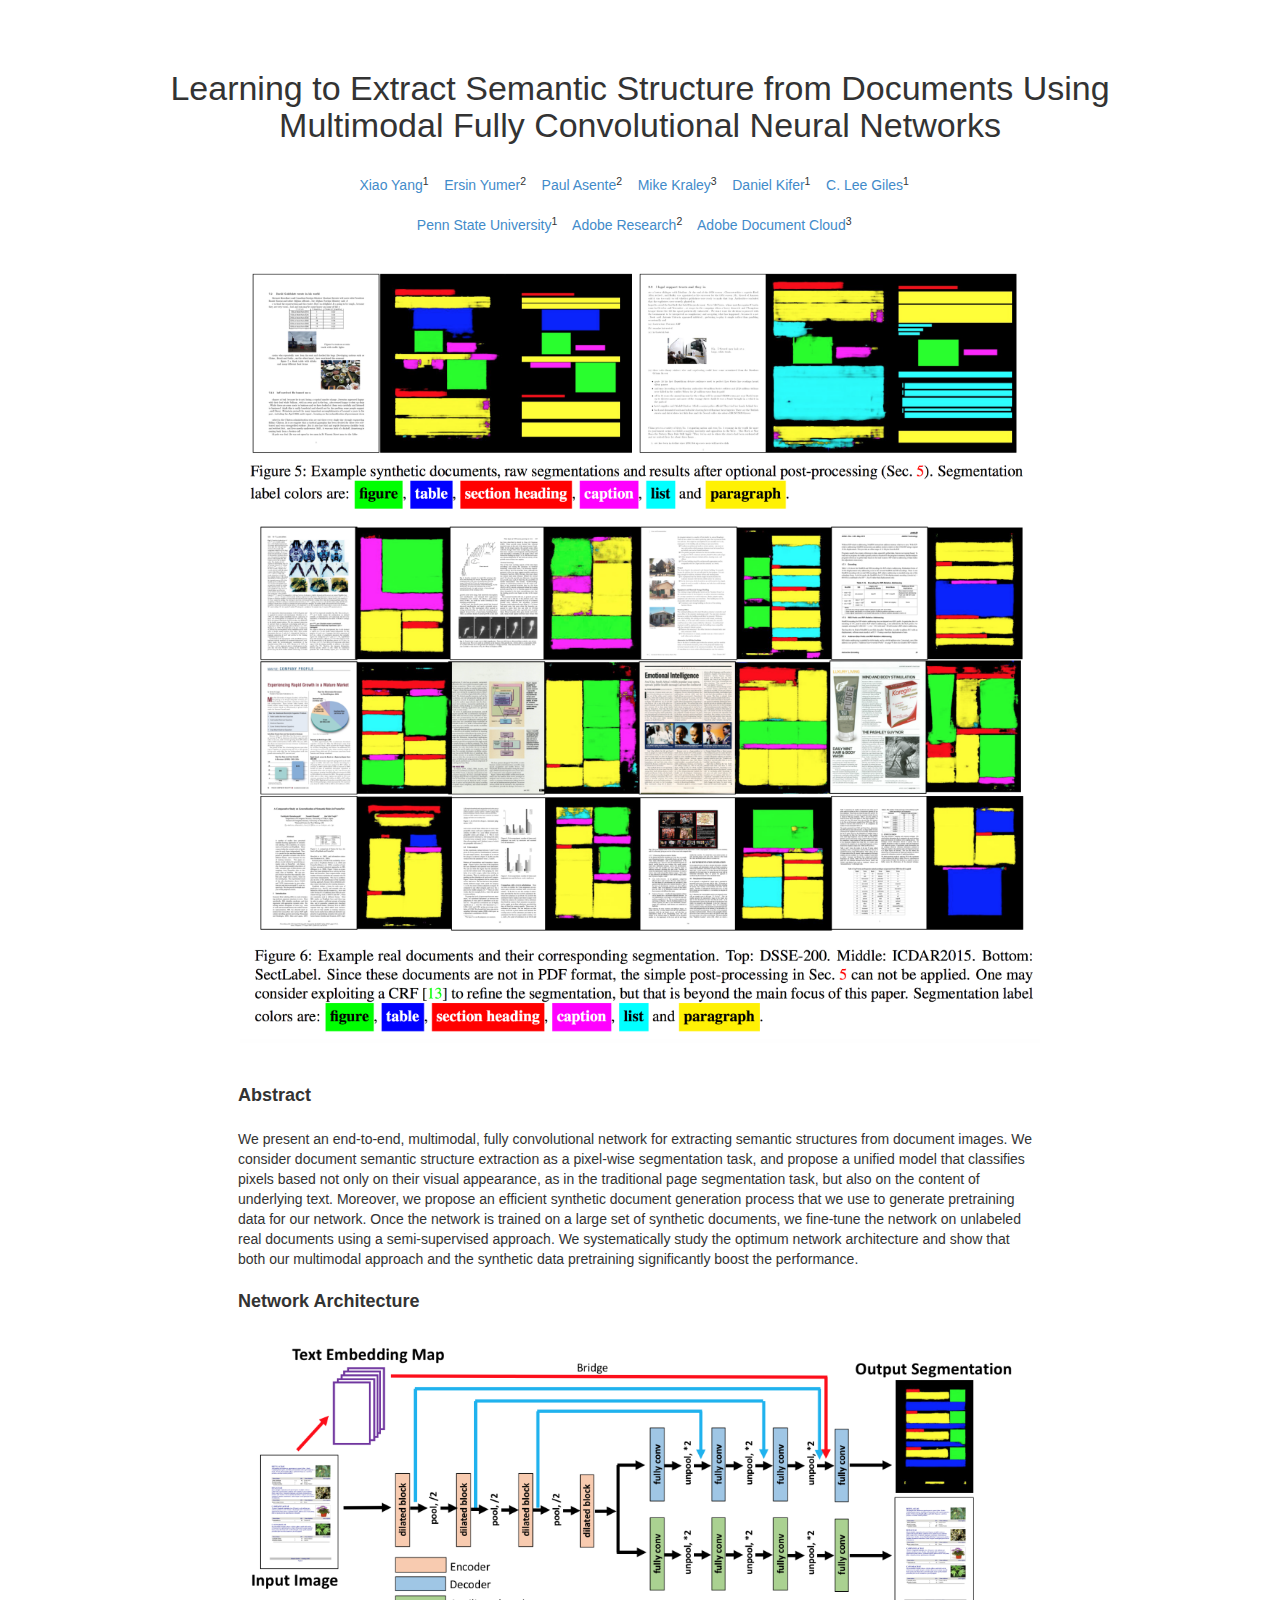
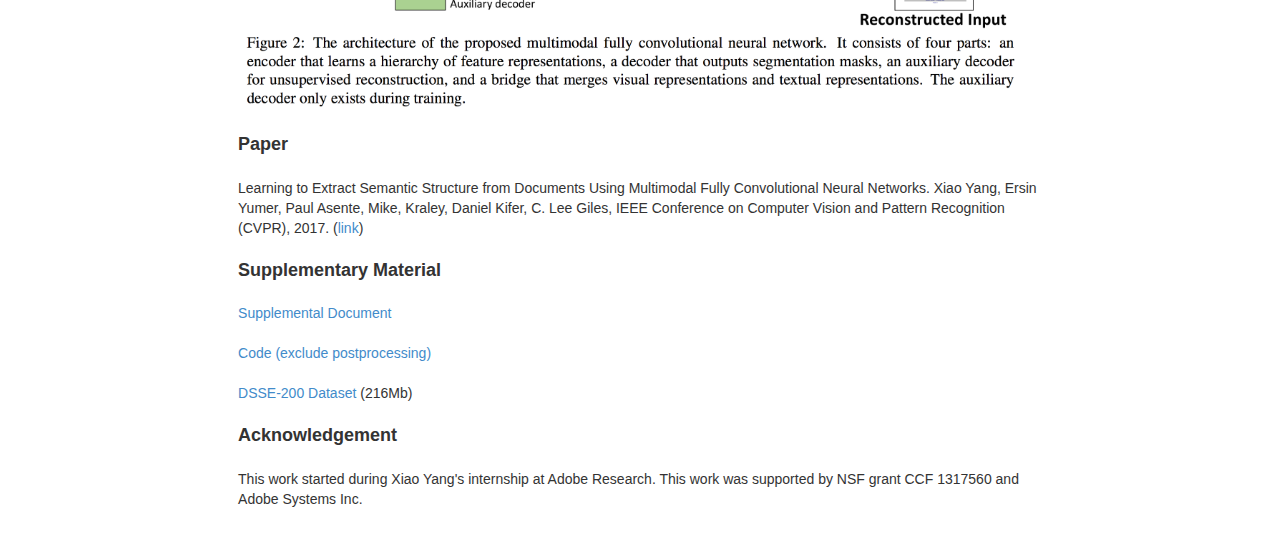
==== projects/cvpr2017_doc.html @ 0099ec09 "first commit" ====
<!DOCTYPE html PUBLIC "-//W3C//DTD XHTML 1.0 Transitional//EN" "http://www.w3.org/TR/xhtml1/DTD/xhtml1-transitional.dtd">
<!-- saved from url=(0069)http://www3.cs.stonybrook.edu/~cvl/content/neuralface/neuralface.html -->
<html xmlns="http://www.w3.org/1999/xhtml" xml:lang="en" lang="en"><head><meta http-equiv="Content-Type" content="text/html; charset=UTF-8">
    
    <title>Learning to Extract Semantic Structure from Documents Using Multimodal Fully Convolutional Neural Networks</title>
	<meta name="description" content="Project Page for Extracting semantic Structure from Documents">
    <meta name="author" content="Xiao Yang">
	<meta http-equiv="X-UA-Compatible" content="IE=edge">
	<link href="cvpr2017_doc/bootstrap.min.css" type="text/css" rel="stylesheet">
	<link href="cvpr2017_doc/custom.css" type="text/css" rel="stylesheet">
</head>

<body>

<center><br class="auto-style2">
<table width="1000" style="height: 78px">
	<tbody><tr>
		<td class="auto-style2">&nbsp;</td>
	</tr>
	<tr>
		<td align="center" class="title" colspan="99">
		<h1 class="auto-style4">Learning to Extract Semantic Structure from Documents Using Multimodal Fully Convolutional Neural Networks</h1>
		</td>
	</tr>
</tbody></table>
<br><div class="author">
		<a href="http://personal.psu.edu/xuy111/">Xiao Yang</a><sup>1</sup>&nbsp;&nbsp;&nbsp;
		<a href="http://www.meyumer.com/">Ersin Yumer</a><sup>2</sup>&nbsp;&nbsp;&nbsp;
		<a href="https://research.adobe.com/person/paul-asente/">Paul Asente</a><sup>2</sup>&nbsp;&nbsp;&nbsp;
		<a href="https://www.linkedin.com/in/mike-kraley-57925">Mike Kraley</a><sup>3</sup>&nbsp;&nbsp;&nbsp;
		<a href="http://www.cse.psu.edu/~duk17/">Daniel Kifer</a><sup>1</sup>&nbsp;&nbsp;&nbsp;
		<a href="https://clgiles.ist.psu.edu/">C. Lee Giles</a><sup>1</sup>&nbsp;&nbsp;&nbsp;
		</div><br><div class="institute">
		<a href="http://www.psu.edu/">Penn State University</a><sup>1</sup>&nbsp;&nbsp;&nbsp;
		<a href="https://research.adobe.com/">Adobe Research</a><sup>2</sup>&nbsp;&nbsp;&nbsp;
		<a href="https://acrobat.adobe.com/us/en/">Adobe Document Cloud</a><sup>3</sup>&nbsp;&nbsp;&nbsp;
		</div><br><table>
	<tbody><tr>
		
	</tr>
	<tr>
		
	</tr>
</tbody></table>
<table width="800">
	<tbody><tr>
		<td align="center" style="width: 812px"><span class="auto-style3">
		<img src="cvpr2017_doc/examples_synthetic.png" width="800"><br>
		<img src="cvpr2017_doc/examples_real.png" width="800"><br>
		</span></td></tr>
	</tbody>
</table>
<br><table width="800">
	<tbody>
		<tr>
		<td style="width: 812px"><div class="auto-style3">Abstract</div>
		<br>
		<div>We present an end-to-end, multimodal, fully convolutional network for extracting semantic structures from document images. We consider document semantic structure extraction as a pixel-wise segmentation task, and propose a unified model that classifies pixels based not only on their visual appearance, as in the traditional page segmentation task, but also on the content of underlying text. Moreover, we propose an efficient synthetic document generation process that  we use to generate pretraining data for our network. Once the network is trained on a large set of synthetic documents, we fine-tune the network on unlabeled real documents using a semi-supervised approach. We systematically study the optimum network architecture and show that both our multimodal approach and the synthetic data pretraining significantly boost the performance.</div><br>
		</td></tr>
		<tr>
		<td style="width: 812px"><div class="auto-style3">Network Architecture</div>
		<br>
		<div><img src="cvpr2017_doc/architecture.png" width="800"></div><br>
		</td></tr>
		<tr>
		<td style="width: 812px"><div class="auto-style3">Paper</div>
		<br>
        <div>Learning to Extract Semantic Structure from Documents Using Multimodal Fully Convolutional Neural Networks. Xiao Yang, Ersin Yumer, Paul Asente, Mike, Kraley, Daniel Kifer, C. Lee Giles, IEEE Conference on Computer Vision and Pattern Recognition (CVPR), 2017. (<a href="https://arxiv.org/abs/1706.02337">link</a>)</div><br>
		</td></tr>
		<tr>
        <br>
		<td style="width: 812px"><div class="auto-style3">Supplementary Material</div><br>
		<div><a href="cvpr2017_doc/supplementary.pdf">Supplemental Document</a></div><br>
		<div><a href="cvpr2017_doc/deconv.tar">Code (exclude postprocessing)</a></div><br>
		<div><a href="cvpr2017_doc/DSSE-200-release.zip">DSSE-200 Dataset</a> (216Mb)</div><br>
		</td></tr>
		<tr>
		<td style="width: 812px"><div class="auto-style3">Acknowledgement</div><br>
		<div>This work started during Xiao Yang's internship at Adobe Research. This work was supported by NSF grant CCF 1317560 and Adobe Systems Inc. </div><br>
		<br>
		</td>
		<td class="auto-style2">&nbsp;</td>
	    </tr>
</tbody></table>

</center>



</body></html>
---- projects/cvpr2017_doc/custom.css ----
body {
	min-height: 2000px;
	padding-top: 10px;
	padding-bottom: 0px;
}

.anchor {
	padding-top: 70px;
	margin-top: -70px;
}

.section-anchor {
	padding-top: 20px;
	margin-top: -20px;
}

.list-group-item:first-child {
	margin-top: -10px;
	padding-top: 0px;
}

.list-group-item:last-child {
	margin-bottom: -20px;
	padding-bottom: 0px;
}

.list-special .list-group-item {
	border-top-right-radius: 0px;
	border-top-left-radius: 0px;
	border: 0 none;
	margin-left: -13px;
}
	
h1{
  font-size: 34px;
}
div.auto-style1 {
	font-weight: normal;
}
div.auto-style2 {
	font-family: Calibri, Segoe UI, Arial, Helvetica, sans-serif;
}
div.auto-style3 {
	font-family: Segoe UI, Arial, Helvetica, Calibri, sans-serif;
	font-weight: bold;
	font-size: large;
}
div.auto-style4 {
	font-family: Segoe UI, Arial, Helvetica, sans-serif;
	font-size: x-large;
}
div.auto-style5 {
	font-family: Calibri, Segoe UI, Arial, Helvetica, sans-serif;
	font-weight: normal;
	font-size: large;
}
div.publication {
	margin-bottom: 1em;
	overflow: hidden;
}
div.publication .title {
	font-weight: normal;
}
div.publication .self {
	font-weight: normal;
	font-style: italic;
}
div.publication .cite {
	font-weight: normal;
}
div.publication .thumb {
	float: left;
	width: 200px;
	min-height: 170px;
	height: 200%;
	margin-right: 1em;
}
div.publication .thumb img {
	max-width: 200px;
}
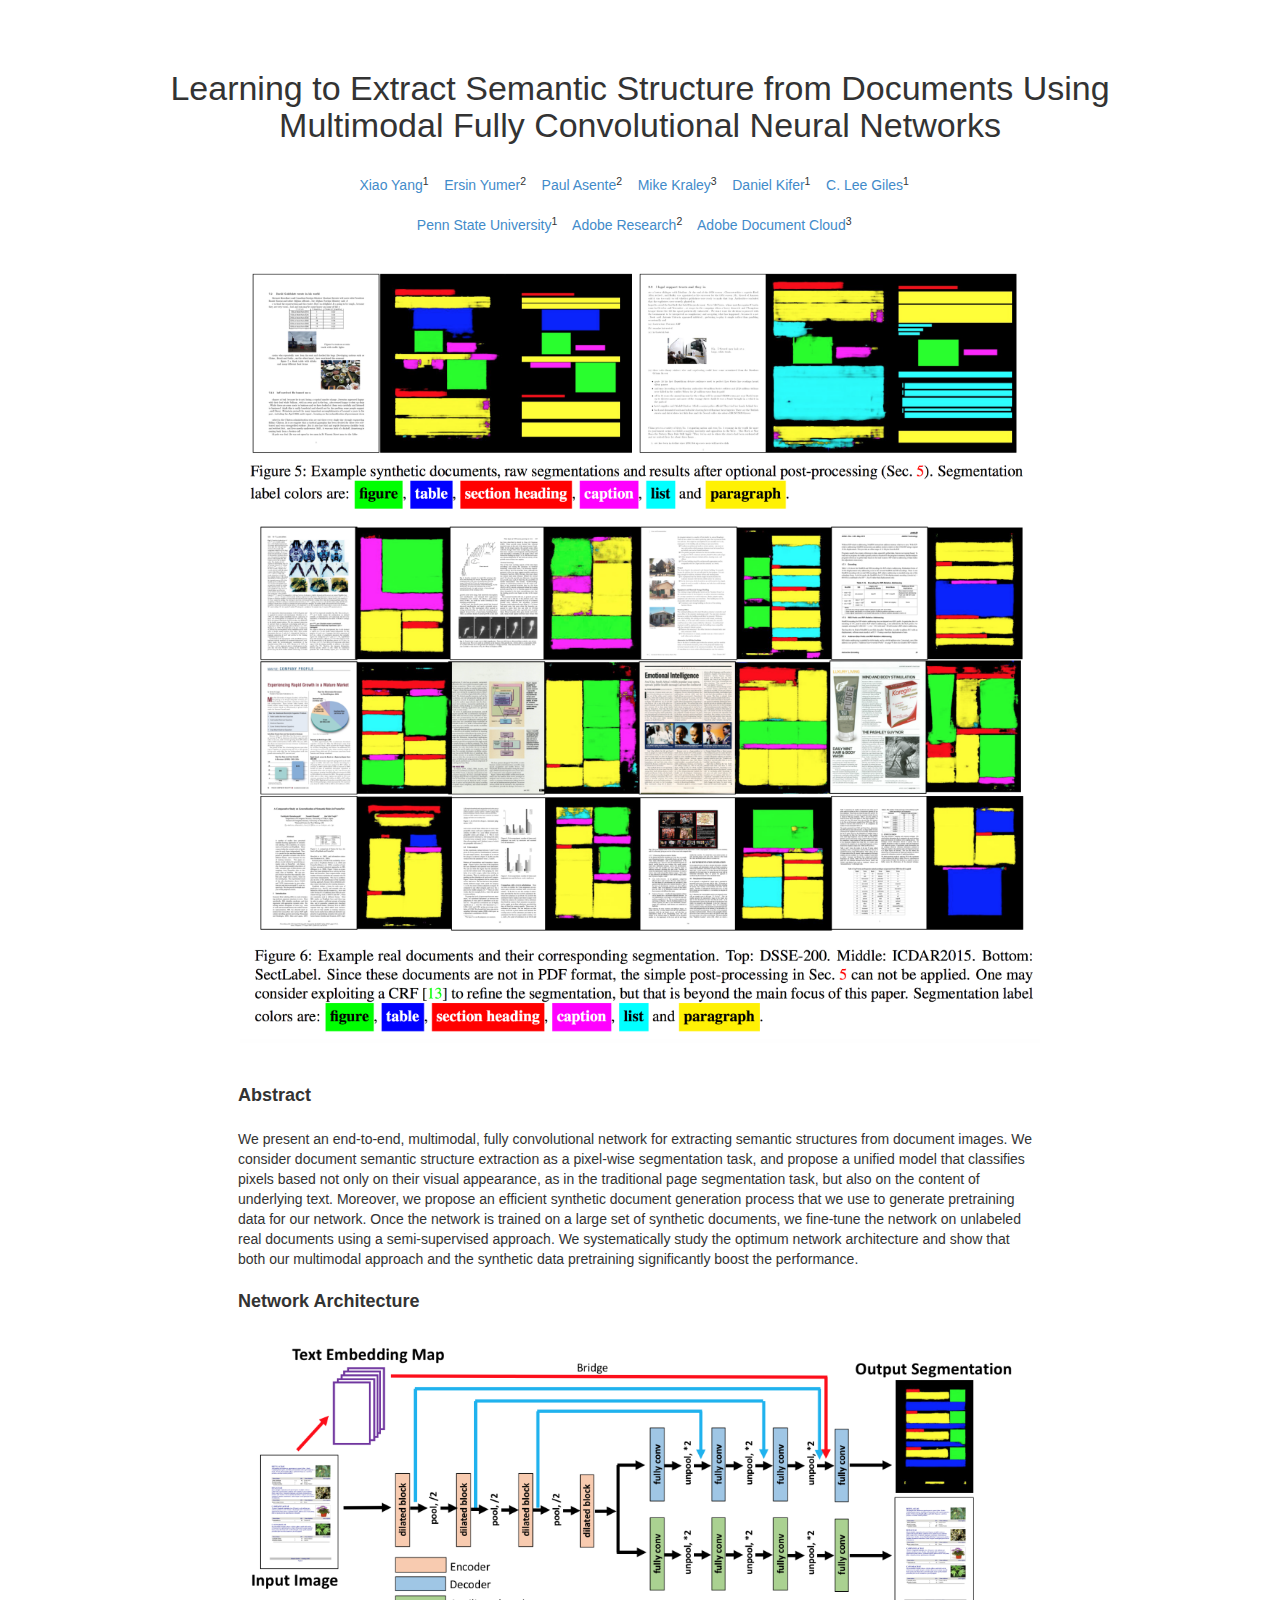
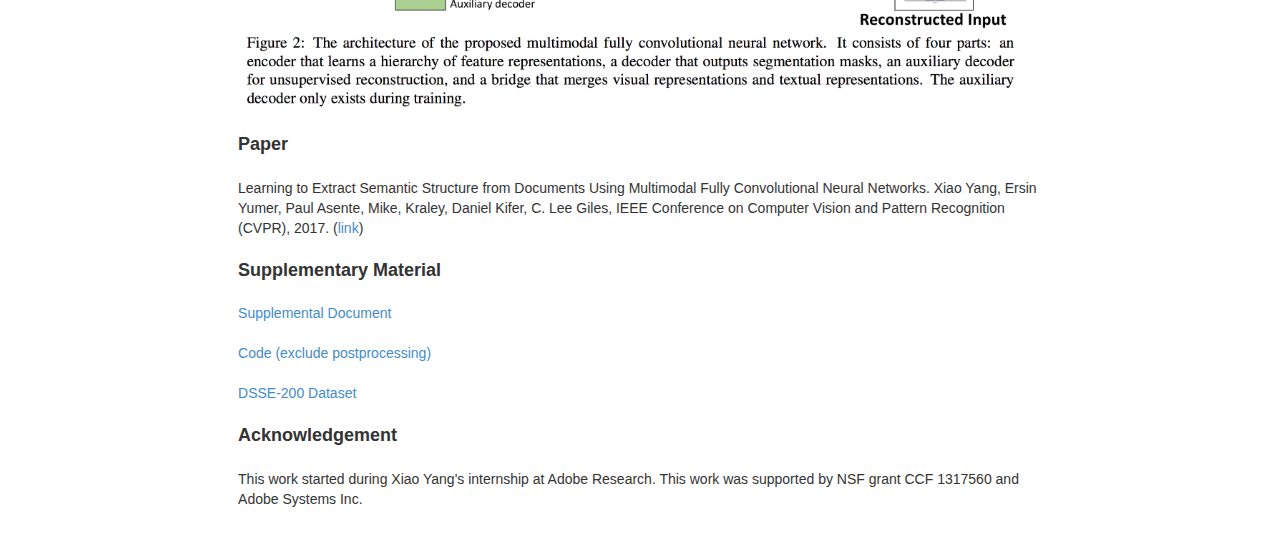
==== commit 8ce4dcf6: "fix link" ====
--- a/projects/cvpr2017_doc.html
+++ b/projects/cvpr2017_doc.html
@@ -72,7 +72,7 @@
 		<td style="width: 812px"><div class="auto-style3">Supplementary Material</div><br>
 		<div><a href="cvpr2017_doc/supplementary.pdf">Supplemental Document</a></div><br>
 		<div><a href="cvpr2017_doc/deconv.tar">Code (exclude postprocessing)</a></div><br>
-		<div><a href="cvpr2017_doc/DSSE-200-release.zip">DSSE-200 Dataset</a> (216Mb)</div><br>
+		<div><a href="https://drive.google.com/file/d/1l6JTUG6Ike_KwUhylybmCH1d2ZMwyzZK/view?usp=sharing">DSSE-200 Dataset</a></div><br>
 		</td></tr>
 		<tr>
 		<td style="width: 812px"><div class="auto-style3">Acknowledgement</div><br>
